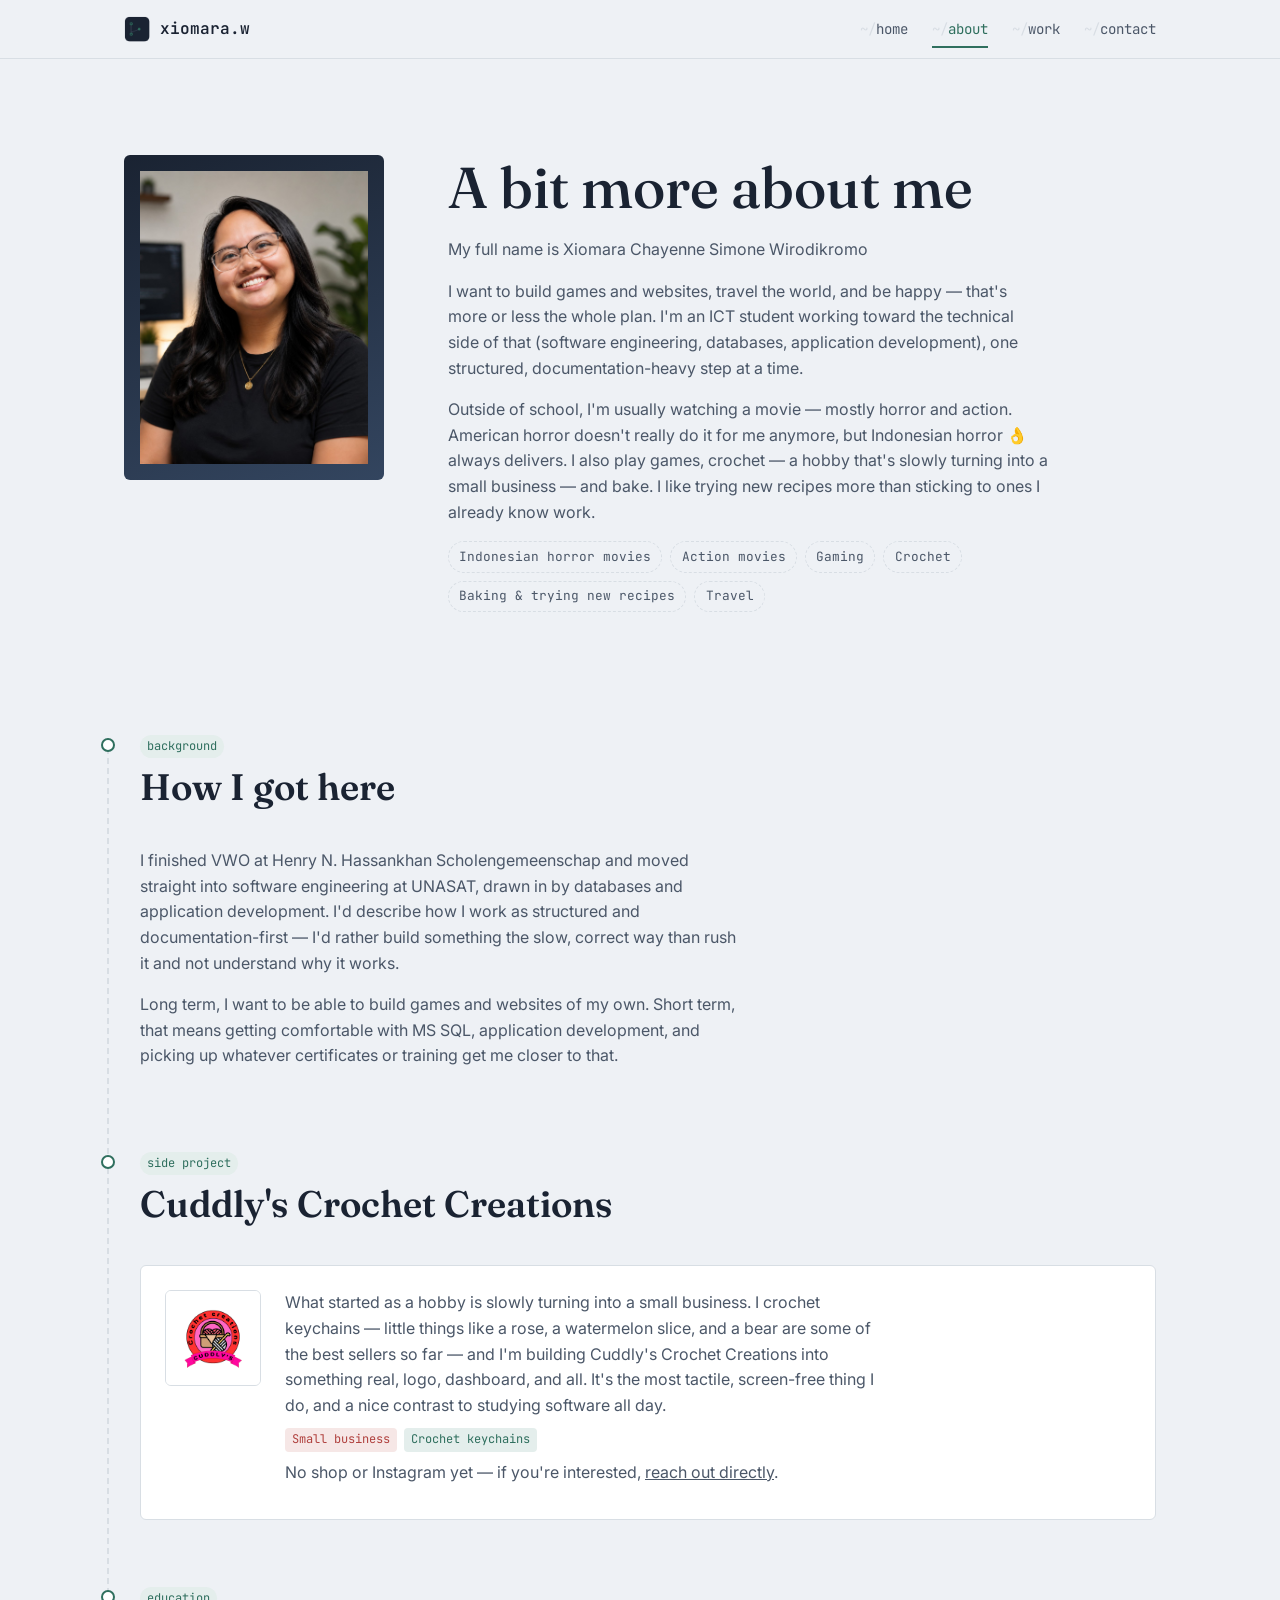
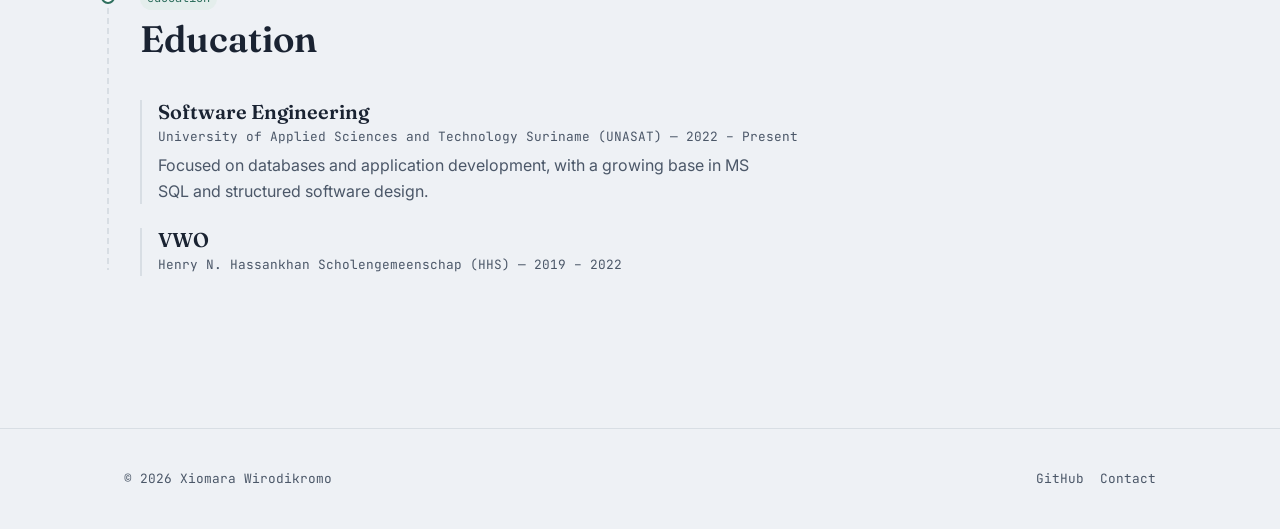
==== about.html @ 6be86434 "Initial commit" ====
<!DOCTYPE html>
<html lang="en">
<head>
<meta charset="UTF-8">
<meta name="viewport" content="width=device-width, initial-scale=1.0">
<title>About — Xiomara Wirodikromo</title>
<meta name="description" content="Background, interests, and education for Xiomara Wirodikromo.">
<link rel="icon" href="./img/logo.png">
<link rel="preconnect" href="https://fonts.googleapis.com">
<link href="https://fonts.googleapis.com/css2?family=Fraunces:wght@400;500;600&family=Inter:wght@400;500;600&family=JetBrains+Mono:wght@400;500;600&display=swap" rel="stylesheet">
<link rel="stylesheet" href="./css/main.css">
<link rel="stylesheet" href="./css/about.css">
</head>
<body>

<header class="site-header">
  <nav class="nav">
    <a href="./index.html" class="nav-brand">
      <img src="./img/logo.png" alt="" class="nav-logo">
      xiomara.w
    </a>
    <button class="nav-toggle" aria-label="Toggle menu" aria-expanded="false">
      <span></span>
    </button>
    <ul class="nav-links">
      <li><a href="./index.html">home</a></li>
      <li><a href="./about.html">about</a></li>
      <li><a href="./work.html">work</a></li>
      <li><a href="./contact.html">contact</a></li>
    </ul>
  </nav>
</header>

<main>
  <section class="hero" style="padding-bottom: var(--space-4);">
    <div class="container about-grid">
      <div class="about-portrait reveal">
        <img src="./img/profile.jpg" alt="Xiomara Wirodikromo">
      </div>
      <div>
        <h1>A bit more about me</h1>
        <p class="lede">My full name is Xiomara Chayenne Simone Wirodikromo</p>
        <p>I want to build games and websites, travel the world,
          and be happy — that's more or less the whole plan. I'm an ICT student
          working toward the technical side of that (software engineering,
          databases, application development), one structured, documentation-heavy
          step at a time.</p>
        <p>Outside of school, I'm usually watching a movie — mostly horror and
          action. American horror doesn't really do it for me anymore, but
          Indonesian horror 👌 always delivers. I also play games, crochet — a
          hobby that's slowly turning into a small business — and bake. I like
          trying new recipes more than sticking to ones I already know work.</p>

        <ul class="interest-tags">
          <li>Indonesian horror movies</li>
          <li>Action movies</li>
          <li>Gaming</li>
          <li>Crochet</li>
          <li>Baking &amp; trying new recipes</li>
          <li>Travel</li>
        </ul>
      </div>
    </div>
  </section>

  <section>
    <div class="container branch">

      <div class="branch-node reveal">
        <span class="commit-tag">background</span>
        <div class="section-head">
          <h2>How I got here</h2>
        </div>
        <p>I finished VWO at Henry N. Hassankhan Scholengemeenschap and moved
          straight into software engineering at UNASAT, drawn in by databases
          and application development. I'd describe how I work as structured
          and documentation-first — I'd rather build something the slow, correct
          way than rush it and not understand why it works.</p>
        <p>Long term, I want to be able to build games and websites of my own.
          Short term, that means getting comfortable with MS SQL, application
          development, and picking up whatever certificates or training get me
          closer to that.</p>
      </div>

      <div class="branch-node reveal">
        <span class="commit-tag">side project</span>
        <div class="section-head">
          <h2>Cuddly's Crochet Creations</h2>
        </div>
        <div class="venture-card">
          <img src="./img/cuddlys-logo.png" alt="Cuddly's Crochet Creations logo" class="venture-logo">
          <div>
            <p>What started as a hobby is slowly turning into a small business.
              I crochet keychains — little things like a rose, a watermelon
              slice, and a bear are some of the best sellers so far — and I'm
              building Cuddly's Crochet Creations into something real, logo,
              dashboard, and all. It's the most tactile, screen-free thing I
              do, and a nice contrast to studying software all day.</p>
            <div class="tag-row">
              <span class="tag flag">Small business</span>
              <span class="tag">Crochet keychains</span>
            </div>
            <p style="margin-top: var(--space-1);">No shop or Instagram yet — if you're interested, <a href="./contact.html">reach out directly</a>.</p>
          </div>
        </div>
      </div>

      <div class="branch-node reveal">
        <span class="commit-tag">education</span>
        <div class="section-head">
          <h2>Education</h2>
        </div>

        <div class="edu-item">
          <h3>Software Engineering</h3>
          <span class="entry-meta">University of Applied Sciences and Technology Suriname (UNASAT) — 2022 – Present</span>
          <p>Focused on databases and application development, with a growing
            base in MS SQL and structured software design.</p>
        </div>

        <div class="edu-item">
          <h3>VWO</h3>
          <span class="entry-meta">Henry N. Hassankhan Scholengemeenschap (HHS) — 2019 – 2022</span>
        </div>
      </div>

    </div>
  </section>
</main>

<footer class="site-footer">
  <div class="container footer-row">
    <span>© <span id="year"></span> Xiomara Wirodikromo</span>
    <ul class="footer-links">
      <li><a href="https://github.com/WirodikromoX" target="_blank" rel="noopener">GitHub</a></li>
      <li><a href="./contact.html">Contact</a></li>
    </ul>
  </div>
</footer>

<script src="./js/main.js"></script>
<script src="./js/about.js"></script>
</body>
</html>
---- css/main.css ----
/* =========================================================
   MAIN.CSS
   Loaded on every page. Contains:
   1) design tokens
   2) base/reset + typography
   3) shared components (nav, footer, buttons, branch line, reveal)
   4) home-page-specific sections (hero, experience, projects, skills)
      — index.html has no dedicated stylesheet of its own, so its
      page-specific rules live here since this IS the main page.
   ========================================================= */

/* ---------- 1) design tokens ---------- */
:root{
  --ink:        #1A2332;
  --ink-soft:   #4B5768;
  --paper:      #EEF1F5;
  --card:       #FFFFFF;
  --line:       #D8DEE4;
  --signal:     #2F6F5E;
  --signal-soft:#E4EEEC;
  --flag:       #B0413E;
  --flag-soft:  #F6E7E6;

  --font-display: "Fraunces", Georgia, "Times New Roman", serif;
  --font-body: "Inter", -apple-system, BlinkMacSystemFont, "Segoe UI", sans-serif;
  --font-mono: "JetBrains Mono", "SFMono-Regular", Consolas, monospace;

  --space-1: 0.5rem;
  --space-2: 1rem;
  --space-3: 1.5rem;
  --space-4: 2.5rem;
  --space-5: 4rem;
  --space-6: 6rem;

  --radius: 6px;
  --max-w: 1080px;
}

/* ---------- 2) base / reset / typography ---------- */
*, *::before, *::after{ box-sizing: border-box; }
html{ scroll-behavior: smooth; }

@media (prefers-reduced-motion: reduce){
  html{ scroll-behavior: auto; }
  *, *::before, *::after{
    animation-duration: 0.01ms !important;
    animation-iteration-count: 1 !important;
    transition-duration: 0.01ms !important;
  }
}

body{
  margin: 0;
  background: var(--paper);
  color: var(--ink);
  font-family: var(--font-body);
  font-size: 16px;
  line-height: 1.6;
  -webkit-font-smoothing: antialiased;
}

img{ max-width: 100%; display: block; }
a{ color: inherit; }

h1, h2, h3, h4{
  font-family: var(--font-display);
  font-weight: 600;
  line-height: 1.15;
  margin: 0 0 var(--space-2);
  color: var(--ink);
}
h1{ font-size: clamp(2.4rem, 5vw, 3.6rem); font-weight: 500; }
h2{ font-size: clamp(1.7rem, 3vw, 2.3rem); }
h3{ font-size: 1.25rem; }
p{ margin: 0 0 var(--space-2); color: var(--ink-soft); max-width: 60ch; }

.eyebrow{
  font-family: var(--font-mono);
  font-size: 0.78rem;
  letter-spacing: 0.04em;
  color: var(--signal);
  display: inline-flex;
  align-items: center;
  gap: 0.5em;
  margin-bottom: var(--space-2);
}
.eyebrow::before{ content: "//"; color: var(--line); }

.container{
  max-width: var(--max-w);
  margin: 0 auto;
  padding: 0 var(--space-3);
}

a:focus-visible, button:focus-visible, input:focus-visible, textarea:focus-visible{
  outline: 2px solid var(--signal);
  outline-offset: 3px;
  border-radius: 3px;
}

section{ padding: var(--space-5) 0; }
.section-head{ margin-bottom: var(--space-4); max-width: 62ch; }

/* ---------- 3) shared components ---------- */

/* nav */
.site-header{
  position: sticky;
  top: 0;
  z-index: 50;
  background: rgba(238,241,245,0.88);
  backdrop-filter: blur(8px);
  border-bottom: 1px solid var(--line);
}
.nav{
  display: flex;
  align-items: center;
  justify-content: space-between;
  padding: var(--space-2) var(--space-3);
  max-width: var(--max-w);
  margin: 0 auto;
}
.nav-brand{
  font-family: var(--font-mono);
  font-weight: 600;
  font-size: 1rem;
  text-decoration: none;
  color: var(--ink);
  display: flex;
  align-items: center;
  gap: 0.6em;
}
.nav-brand .nav-logo{
  width: 26px; height: 26px;
  border-radius: 6px;
}
.nav-links{
  display: flex;
  gap: var(--space-3);
  list-style: none;
  margin: 0; padding: 0;
  font-family: var(--font-mono);
  font-size: 0.88rem;
}
.nav-links a{
  text-decoration: none;
  color: var(--ink-soft);
  padding: 0.3em 0;
  position: relative;
}
.nav-links a::before{
  content: "~/";
  color: var(--line);
}
.nav-links a:hover, .nav-links a[aria-current="page"]{
  color: var(--signal);
}
.nav-links a[aria-current="page"]::after{
  content: "";
  position: absolute;
  left: 0; right: 0; bottom: -6px;
  height: 2px;
  background: var(--signal);
}
.nav-toggle{
  display: none;
  background: none;
  border: 1px solid var(--line);
  border-radius: var(--radius);
  width: 40px; height: 40px;
  cursor: pointer;
  align-items: center;
  justify-content: center;
}
.nav-toggle span, .nav-toggle span::before, .nav-toggle span::after{
  content: "";
  display: block;
  width: 18px; height: 2px;
  background: var(--ink);
  position: relative;
  transition: transform 0.2s ease, opacity 0.2s ease;
}
.nav-toggle span::before{ position: absolute; top: -6px; }
.nav-toggle span::after{ position: absolute; top: 6px; }

/* branch line — signature element, used on every page */
.branch{
  position: relative;
  padding-left: var(--space-4);
}
.branch::before{
  content: "";
  position: absolute;
  left: 7px; top: 6px; bottom: 6px;
  width: 2px;
  background: repeating-linear-gradient(
    to bottom, var(--line) 0 6px, transparent 6px 10px
  );
}
.branch-node{
  position: relative;
  padding-bottom: var(--space-5);
}
.branch-node:last-child{ padding-bottom: 0; }
.branch-node::before{
  content: "";
  position: absolute;
  left: calc(-1 * var(--space-4) + 1px);
  top: 6px;
  width: 14px; height: 14px;
  border-radius: 50%;
  background: var(--card);
  border: 2px solid var(--signal);
}
.branch-node .commit-tag{
  font-family: var(--font-mono);
  font-size: 0.75rem;
  color: var(--signal);
  background: var(--signal-soft);
  padding: 0.15em 0.6em;
  border-radius: 999px;
  display: inline-block;
  margin-bottom: var(--space-1);
}

/* buttons */
.btn{
  display: inline-flex;
  align-items: center;
  gap: 0.5em;
  font-family: var(--font-mono);
  font-size: 0.88rem;
  text-decoration: none;
  padding: 0.7em 1.3em;
  border-radius: var(--radius);
  border: 1px solid transparent;
  cursor: pointer;
  transition: transform 0.15s ease, background 0.15s ease, border-color 0.15s ease;
}
.btn-primary{ background: var(--ink); color: #EEF1F5; }
.btn-primary:hover{ transform: translateY(-2px); background: var(--signal); }
.btn-ghost{ background: transparent; border-color: var(--line); color: var(--ink); }
.btn-ghost:hover{ border-color: var(--signal); color: var(--signal); }

/* tags (shared across experience/project/skill cards) */
.tag-row{ display: flex; flex-wrap: wrap; gap: 0.4em; margin-top: var(--space-1); }
.tag{
  font-family: var(--font-mono);
  font-size: 0.75rem;
  padding: 0.2em 0.6em;
  border-radius: 4px;
  background: var(--signal-soft);
  color: var(--signal);
}
.tag.flag{ background: var(--flag-soft); color: var(--flag); }

/* reveal-on-scroll */
.reveal{ opacity: 0; transform: translateY(16px); transition: opacity 0.6s ease, transform 0.6s ease; }
.reveal.is-visible{ opacity: 1; transform: translateY(0); }

/* footer */
.site-footer{
  border-top: 1px solid var(--line);
  padding: var(--space-4) 0;
  margin-top: var(--space-5);
}
.footer-row{
  display: flex;
  justify-content: space-between;
  align-items: center;
  flex-wrap: wrap;
  gap: var(--space-2);
  font-family: var(--font-mono);
  font-size: 0.8rem;
  color: var(--ink-soft);
}
.footer-links{ display: flex; gap: var(--space-2); list-style: none; margin: 0; padding: 0; }
.footer-links a{ text-decoration: none; color: var(--ink-soft); }
.footer-links a:hover{ color: var(--signal); }

/* ---------- 4) home page (index.html) ---------- */
.hero{ padding: var(--space-6) 0 var(--space-5); }
.hero-grid{
  display: grid;
  grid-template-columns: 1.3fr 1fr;
  gap: var(--space-5);
  align-items: center;
}
.hero-copy p.lede{ font-size: 1.15rem; color: var(--ink-soft); max-width: 52ch; }
.hero-roles{
  display: flex; flex-wrap: wrap; gap: 0.6em;
  margin: var(--space-3) 0; padding: 0; list-style: none;
}
.hero-roles li{
  font-family: var(--font-mono);
  font-size: 0.82rem;
  border: 1px solid var(--line);
  background: var(--card);
  padding: 0.4em 0.8em;
  border-radius: 999px;
  color: var(--ink-soft);
}
.hero-actions{ display: flex; gap: var(--space-2); margin-top: var(--space-3); flex-wrap: wrap; }

.hero-panel{
  background: var(--ink);
  color: #EAF0EE;
  border-radius: var(--radius);
  padding: var(--space-3);
  font-family: var(--font-mono);
  font-size: 0.85rem;
  box-shadow: 0 20px 40px -20px rgba(26,35,50,0.4);
}
.hero-panel .panel-titlebar{ display: flex; gap: 6px; margin-bottom: var(--space-2); }
.hero-panel .panel-titlebar span{ width: 10px; height: 10px; border-radius: 50%; background: #465063; }
.hero-panel pre{ margin: 0; white-space: pre-wrap; line-height: 1.7; }
.hero-panel .k{ color: #7FB8A8; }
.hero-panel .s{ color: #E0B48A; }
.hero-panel .c{ color: #6E7A8C; }

/* experience / project cards (home page summary lists) */
.card-list{ display: flex; flex-direction: column; gap: var(--space-3); }
.entry-card{
  background: var(--card);
  border: 1px solid var(--line);
  border-radius: var(--radius);
  padding: var(--space-3);
}
.entry-head{
  display: flex; justify-content: space-between; align-items: baseline;
  flex-wrap: wrap; gap: 0.5em; margin-bottom: 0.4em;
}
.entry-head h3{ margin: 0; }
.entry-meta{ font-family: var(--font-mono); font-size: 0.8rem; color: var(--ink-soft); white-space: nowrap; }

/* skills grid */
.skills-grid{
  display: grid;
  grid-template-columns: repeat(auto-fit, minmax(220px, 1fr));
  gap: var(--space-3);
}
.skill-card{ background: var(--card); border: 1px solid var(--line); border-radius: var(--radius); padding: var(--space-3); }
.skill-card h3{ font-family: var(--font-mono); font-size: 0.95rem; color: var(--signal); margin-bottom: 0.6em; }
.skill-card ul{ margin: 0; padding-left: 1.1em; color: var(--ink-soft); }
.skill-card li{ margin-bottom: 0.35em; font-size: 0.94rem; }

/* ---------- responsive (shared breakpoints) ---------- */
@media (max-width: 860px){
  .hero-grid{ grid-template-columns: 1fr; }
  .hero-panel{ order: -1; }
}

@media (max-width: 720px){
  .nav-toggle{ display: flex; }
  .nav-links{
    position: absolute;
    top: 100%; left: 0; right: 0;
    background: var(--paper);
    border-bottom: 1px solid var(--line);
    flex-direction: column;
    gap: 0;
    padding: var(--space-2) var(--space-3);
    display: none;
  }
  .nav-links.open{ display: flex; }
  .nav-links li{ padding: 0.7em 0; border-bottom: 1px solid var(--line); }
  .nav-links li:last-child{ border-bottom: none; }
  .branch{ padding-left: var(--space-3); }
  .branch-node::before{ left: calc(-1 * var(--space-3) + 1px); }
}

@media (max-width: 480px){
  .container{ padding: 0 var(--space-2); }
  .hero{ padding: var(--space-5) 0 var(--space-4); }
  h1{ font-size: 2.1rem; }
}
---- css/about.css ----
/* =========================================================
   ABOUT.CSS — styles specific to about.html
   Loaded after main.css.
   ========================================================= */

.about-grid{
  display: grid;
  grid-template-columns: 260px 1fr;
  gap: var(--space-5);
}
.about-portrait{
  aspect-ratio: 4/5;
  border-radius: var(--radius);
  overflow: hidden;
  background: linear-gradient(160deg, var(--ink), #33455F);
  display: flex;
  align-items: center;
  justify-content: center;
  color: #9FB6AC;
  font-family: var(--font-mono);
  font-size: 0.85rem;
  text-align: center;
  padding: var(--space-2);
}
.about-portrait img{ width: 100%; height: 100%; object-fit: cover; }

.interest-tags{
  display: flex; flex-wrap: wrap; gap: 0.5em;
  padding: 0; list-style: none; margin: var(--space-2) 0;
}
.interest-tags li{
  font-family: var(--font-mono);
  font-size: 0.8rem;
  border: 1px dashed var(--line);
  padding: 0.35em 0.8em;
  border-radius: 999px;
  color: var(--ink-soft);
}

.edu-item{
  border-left: 2px solid var(--line);
  padding-left: var(--space-2);
  margin-bottom: var(--space-3);
}
.edu-item h3{ margin-bottom: 0.2em; }
.edu-item .entry-meta{
  display: block;
  margin-bottom: 0.4em;
  font-family: var(--font-mono);
  font-size: 0.8rem;
  color: var(--ink-soft);
}

.venture-card{
  display: flex;
  gap: var(--space-3);
  align-items: flex-start;
  background: var(--card);
  border: 1px solid var(--line);
  border-radius: var(--radius);
  padding: var(--space-3);
}
.venture-logo{
  width: 96px; height: 96px;
  flex-shrink: 0;
  border-radius: var(--radius);
  object-fit: cover;
  border: 1px solid var(--line);
}
.venture-card p{ margin-bottom: 0.6em; }

@media (max-width: 860px){
  .about-grid{ grid-template-columns: 1fr; }
  .about-portrait{ aspect-ratio: 16/9; max-width: 260px; }
}

@media (max-width: 560px){
  .venture-card{ flex-direction: column; align-items: center; text-align: center; }
}
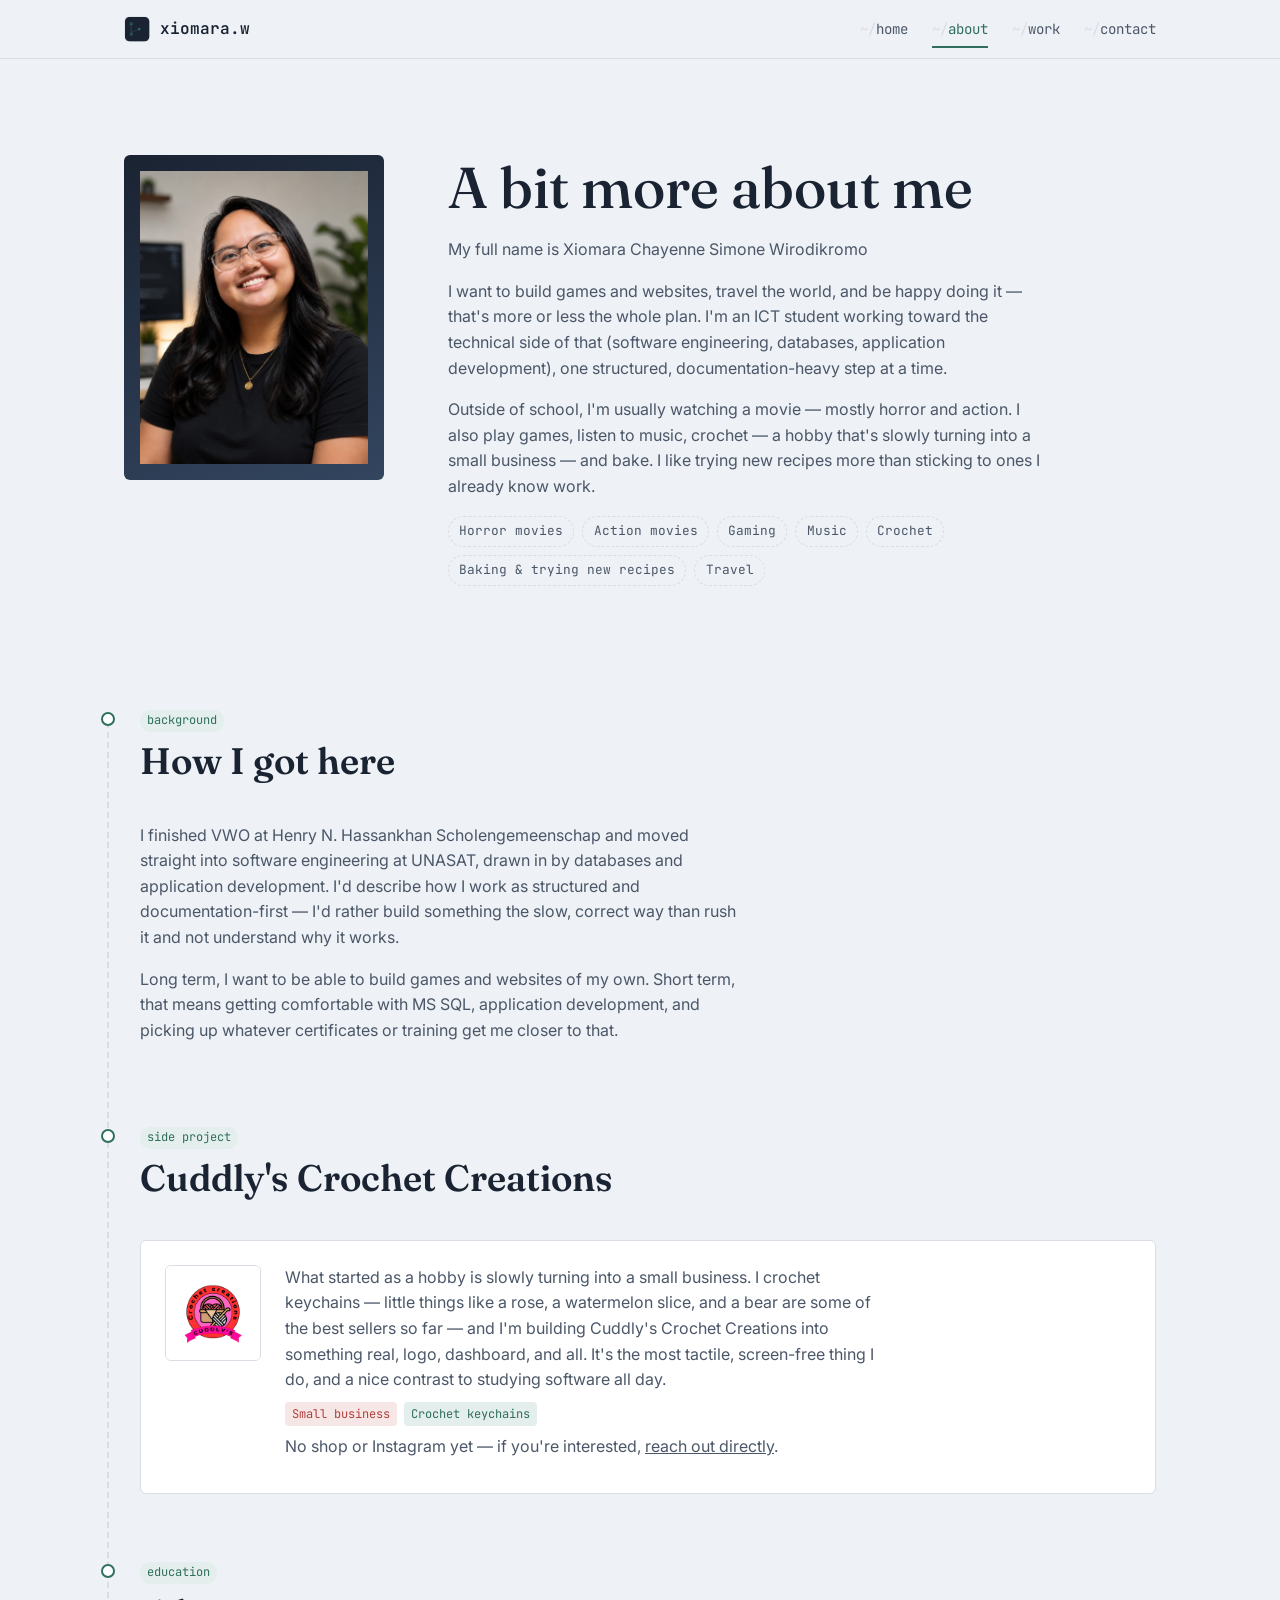
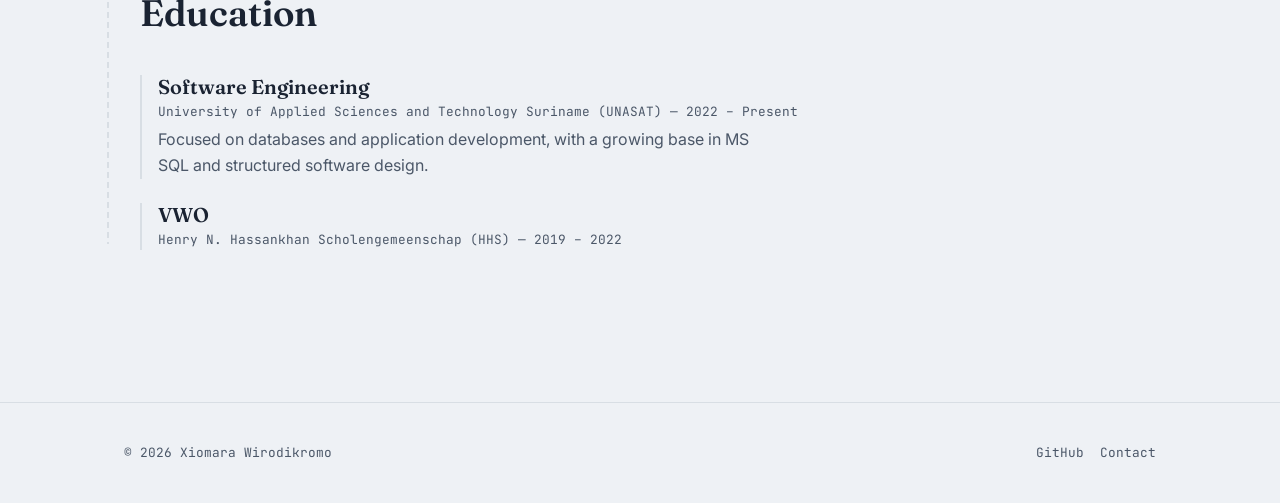
==== commit 7bd905cc: "Update personal interests and hobbies" ====
--- a/about.html
+++ b/about.html
@@ -41,20 +41,20 @@
         <h1>A bit more about me</h1>
         <p class="lede">My full name is Xiomara Chayenne Simone Wirodikromo</p>
         <p>I want to build games and websites, travel the world,
-          and be happy — that's more or less the whole plan. I'm an ICT student
+          and be happy doing it — that's more or less the whole plan. I'm an ICT student
           working toward the technical side of that (software engineering,
           databases, application development), one structured, documentation-heavy
           step at a time.</p>
         <p>Outside of school, I'm usually watching a movie — mostly horror and
-          action. American horror doesn't really do it for me anymore, but
-          Indonesian horror 👌 always delivers. I also play games, crochet — a
+          action. I also play games, listen to music, crochet — a
           hobby that's slowly turning into a small business — and bake. I like
           trying new recipes more than sticking to ones I already know work.</p>
 
         <ul class="interest-tags">
-          <li>Indonesian horror movies</li>
+          <li>Horror movies</li>
           <li>Action movies</li>
           <li>Gaming</li>
+          <li>Music</li>
           <li>Crochet</li>
           <li>Baking &amp; trying new recipes</li>
           <li>Travel</li>
--- a/css/about.css
+++ b/css/about.css
@@ -22,7 +22,7 @@
   text-align: center;
   padding: var(--space-2);
 }
-.about-portrait img{ width: 100%; height: 100%; object-fit: cover; }
+.about-portrait img{ width: 100%; height: 100%; object-fit: cover; object-position: center 20%; }
 
 .interest-tags{
   display: flex; flex-wrap: wrap; gap: 0.5em;
@@ -71,7 +71,7 @@
 
 @media (max-width: 860px){
   .about-grid{ grid-template-columns: 1fr; }
-  .about-portrait{ aspect-ratio: 16/9; max-width: 260px; }
+  .about-portrait{ max-width: 260px; margin: 0 auto; }
 }
 
 @media (max-width: 560px){
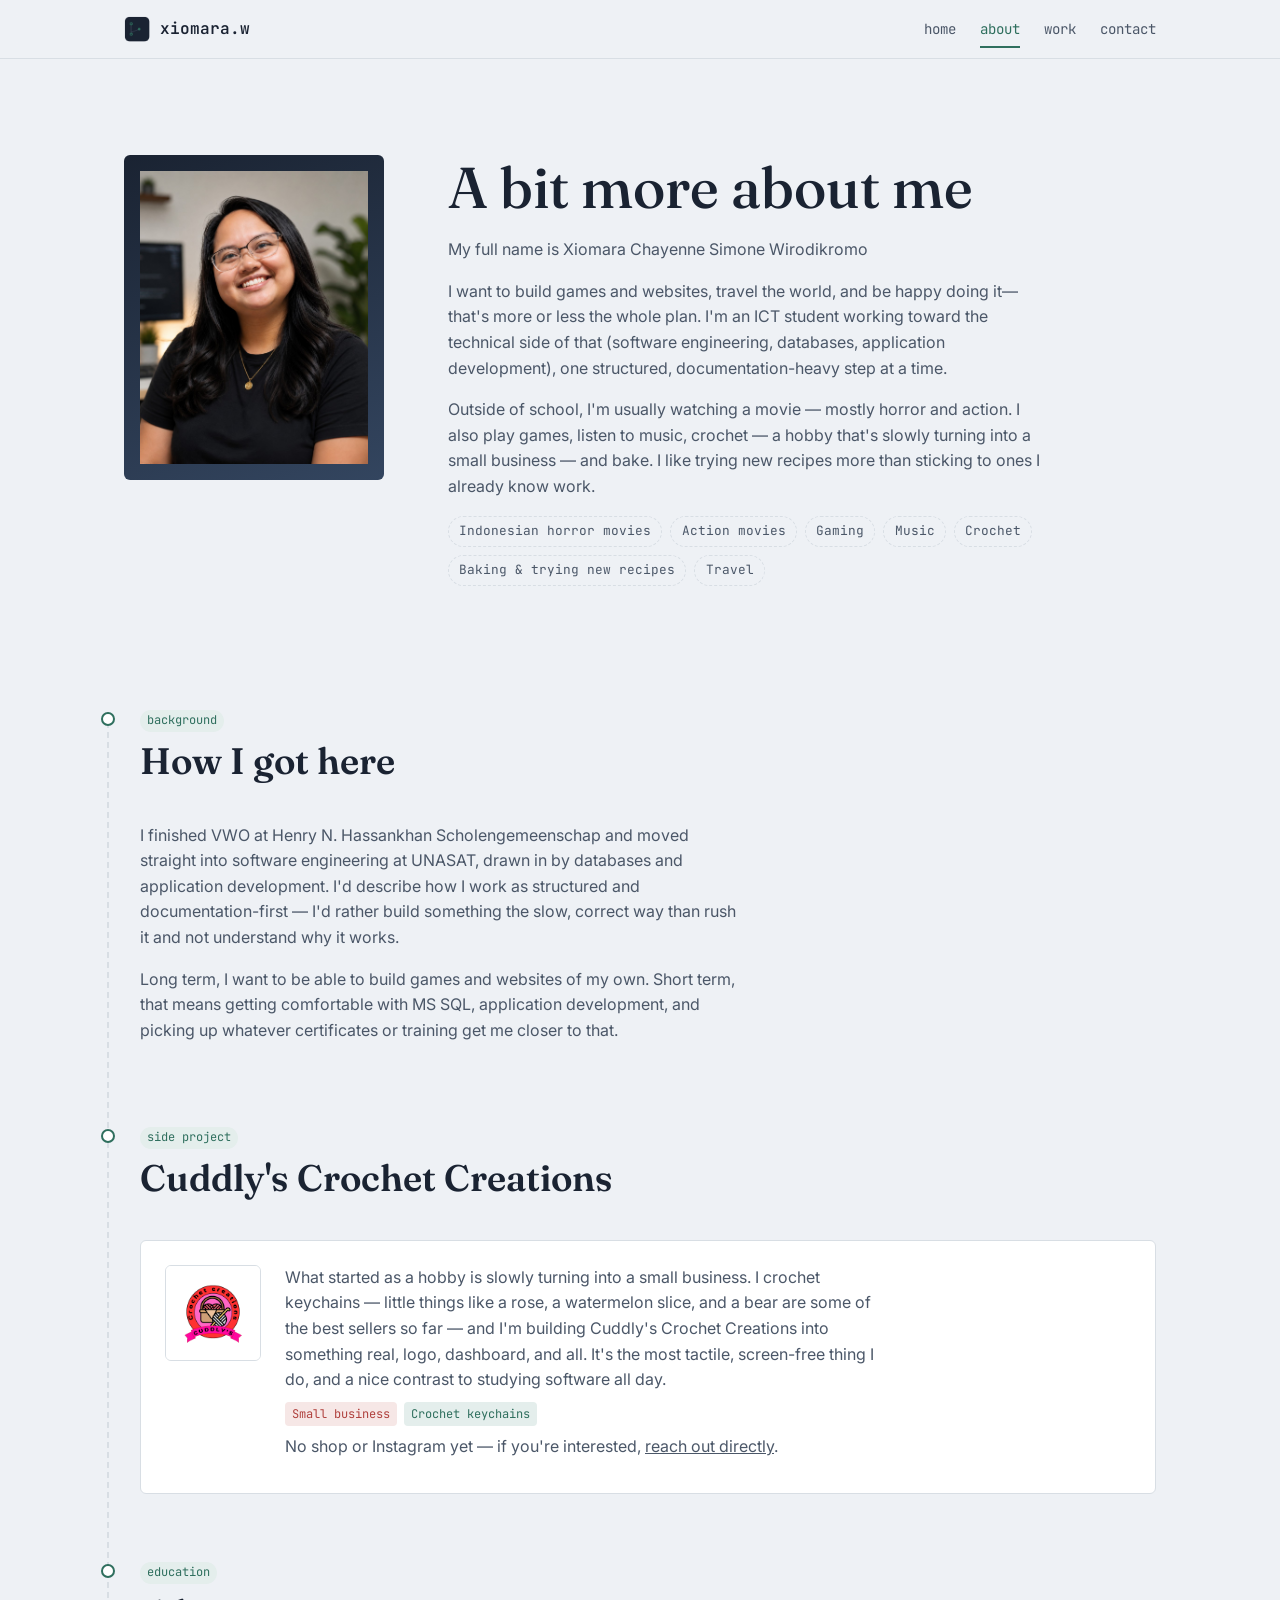
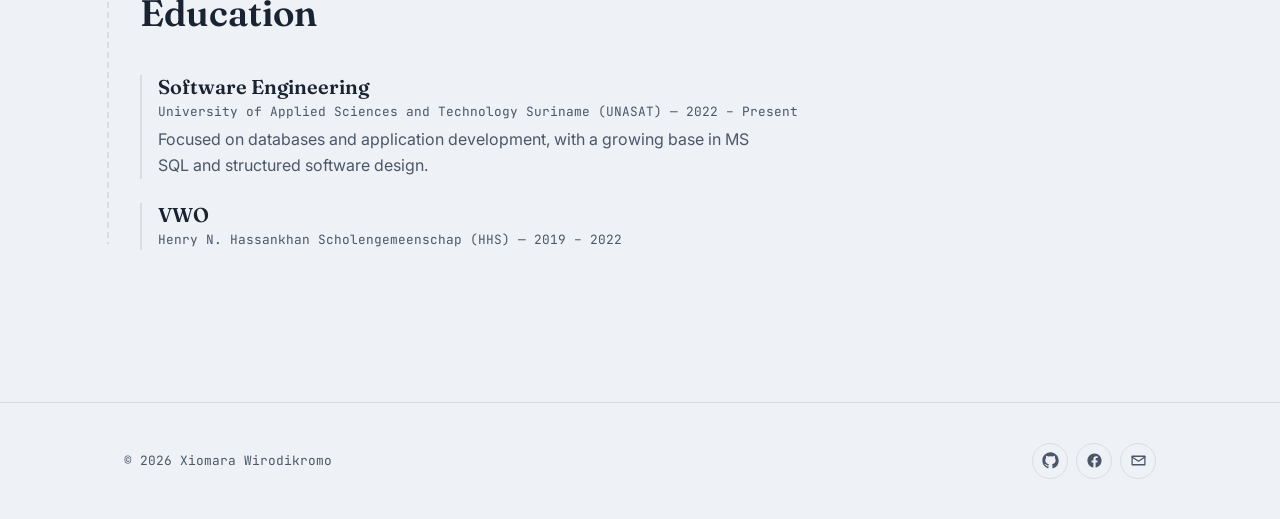
==== commit 08254d8b: "Updated" ====
--- a/about.html
+++ b/about.html
@@ -41,7 +41,7 @@
         <h1>A bit more about me</h1>
         <p class="lede">My full name is Xiomara Chayenne Simone Wirodikromo</p>
         <p>I want to build games and websites, travel the world,
-          and be happy doing it — that's more or less the whole plan. I'm an ICT student
+          and be happy doing it— that's more or less the whole plan. I'm an ICT student
           working toward the technical side of that (software engineering,
           databases, application development), one structured, documentation-heavy
           step at a time.</p>
@@ -51,7 +51,7 @@
           trying new recipes more than sticking to ones I already know work.</p>
 
         <ul class="interest-tags">
-          <li>Horror movies</li>
+          <li>Indonesian horror movies</li>
           <li>Action movies</li>
           <li>Gaming</li>
           <li>Music</li>
@@ -132,8 +132,21 @@
   <div class="container footer-row">
     <span>© <span id="year"></span> Xiomara Wirodikromo</span>
     <ul class="footer-links">
-      <li><a href="https://github.com/WirodikromoX" target="_blank" rel="noopener">GitHub</a></li>
-      <li><a href="./contact.html">Contact</a></li>
+      <li>
+        <a href="https://github.com/WirodikromoX" target="_blank" rel="noopener" aria-label="GitHub">
+          <svg viewBox="0 0 24 24" fill="currentColor" aria-hidden="true"><path d="M12 .5C5.73.5.5 5.73.5 12c0 5.08 3.29 9.39 7.86 10.91.57.1.78-.25.78-.55 0-.27-.01-1.17-.02-2.12-3.2.7-3.88-1.36-3.88-1.36-.52-1.33-1.28-1.69-1.28-1.69-1.04-.71.08-.7.08-.7 1.15.08 1.76 1.18 1.76 1.18 1.03 1.76 2.7 1.25 3.36.96.1-.75.4-1.25.73-1.54-2.55-.29-5.24-1.28-5.24-5.69 0-1.26.45-2.28 1.18-3.09-.12-.29-.51-1.46.11-3.05 0 0 .96-.31 3.15 1.18a10.9 10.9 0 0 1 5.74 0c2.19-1.49 3.15-1.18 3.15-1.18.62 1.59.23 2.76.11 3.05.74.81 1.18 1.83 1.18 3.09 0 4.42-2.69 5.4-5.25 5.68.41.36.78 1.08.78 2.18 0 1.57-.01 2.84-.01 3.23 0 .3.2.66.79.55A10.52 10.52 0 0 0 23.5 12C23.5 5.73 18.27.5 12 .5z"/></svg>
+        </a>
+      </li>
+      <li>
+        <a href="https://www.facebook.com/share/17tp4XzdbE/" target="_blank" rel="noopener" aria-label="Facebook">
+          <svg viewBox="0 0 24 24" fill="currentColor" aria-hidden="true"><path d="M22 12.06C22 6.5 17.52 2 12 2S2 6.5 2 12.06c0 5 3.66 9.15 8.44 9.94v-7.03H7.9v-2.91h2.54V9.85c0-2.51 1.49-3.9 3.77-3.9 1.09 0 2.24.2 2.24.2v2.46h-1.26c-1.24 0-1.63.77-1.63 1.56v1.88h2.78l-.44 2.91h-2.34V22c4.78-.79 8.44-4.94 8.44-9.94z"/></svg>
+        </a>
+      </li>
+      <li>
+        <a href="./contact.html" aria-label="Contact">
+          <svg viewBox="0 0 24 24" fill="none" stroke="currentColor" stroke-width="1.8" stroke-linecap="round" stroke-linejoin="round" aria-hidden="true"><path d="M3 6h18v12H3z"/><path d="m3 7 9 6 9-6"/></svg>
+        </a>
+      </li>
     </ul>
   </div>
 </footer>
--- a/css/main.css
+++ b/css/main.css
@@ -148,10 +148,6 @@
   padding: 0.3em 0;
   position: relative;
 }
-.nav-links a::before{
-  content: "~/";
-  color: var(--line);
-}
 .nav-links a:hover, .nav-links a[aria-current="page"]{
   color: var(--signal);
 }
@@ -274,9 +270,25 @@
   font-size: 0.8rem;
   color: var(--ink-soft);
 }
-.footer-links{ display: flex; gap: var(--space-2); list-style: none; margin: 0; padding: 0; }
-.footer-links a{ text-decoration: none; color: var(--ink-soft); }
-.footer-links a:hover{ color: var(--signal); }
+.footer-links{ display: flex; gap: var(--space-1); list-style: none; margin: 0; padding: 0; align-items: center; }
+.footer-links a{
+  text-decoration: none;
+  color: var(--ink-soft);
+  display: inline-flex;
+  align-items: center;
+  justify-content: center;
+  width: 36px; height: 36px;
+  border-radius: 50%;
+  border: 1px solid var(--line);
+  transition: color 0.15s ease, border-color 0.15s ease, background 0.15s ease, transform 0.15s ease;
+}
+.footer-links a:hover{
+  color: var(--signal);
+  border-color: var(--signal);
+  background: var(--signal-soft);
+  transform: translateY(-2px);
+}
+.footer-links svg{ width: 17px; height: 17px; }
 
 /* ---------- 4) home page (index.html) ---------- */
 .hero{ padding: var(--space-6) 0 var(--space-5); }
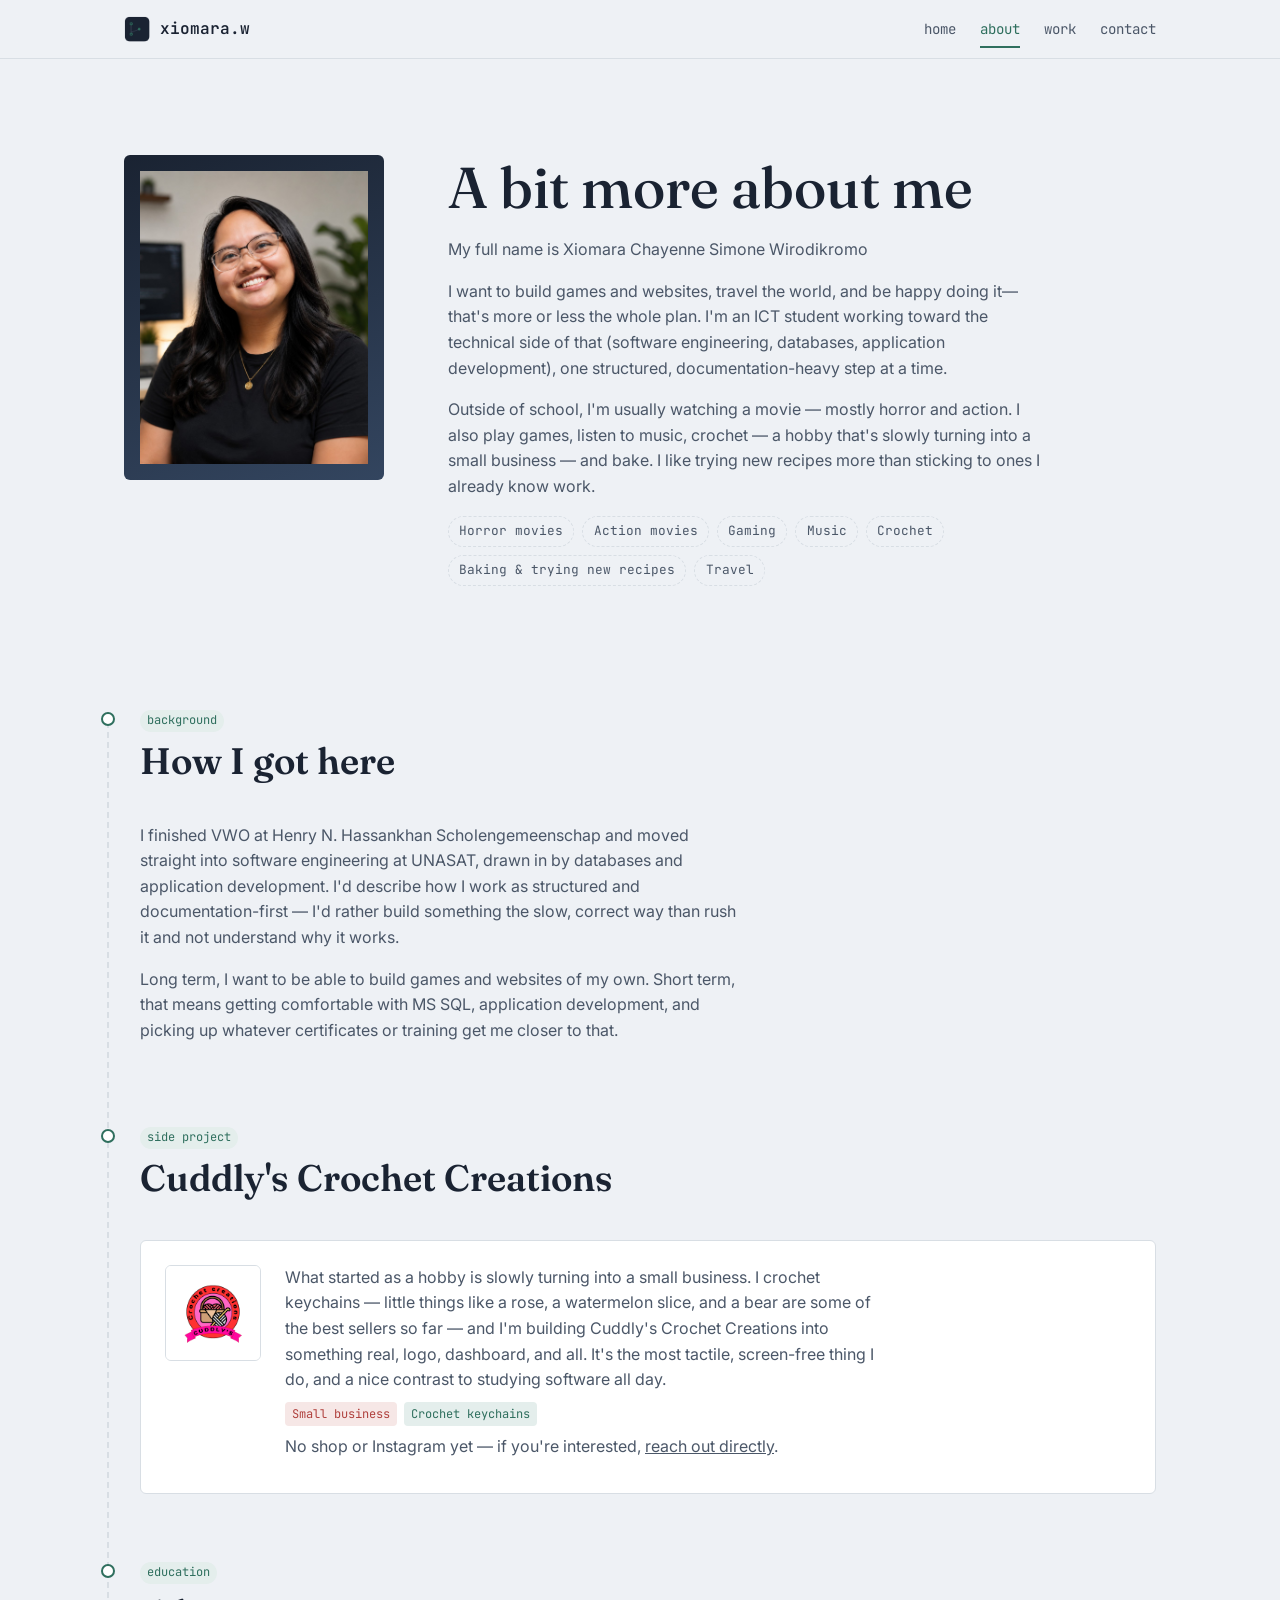
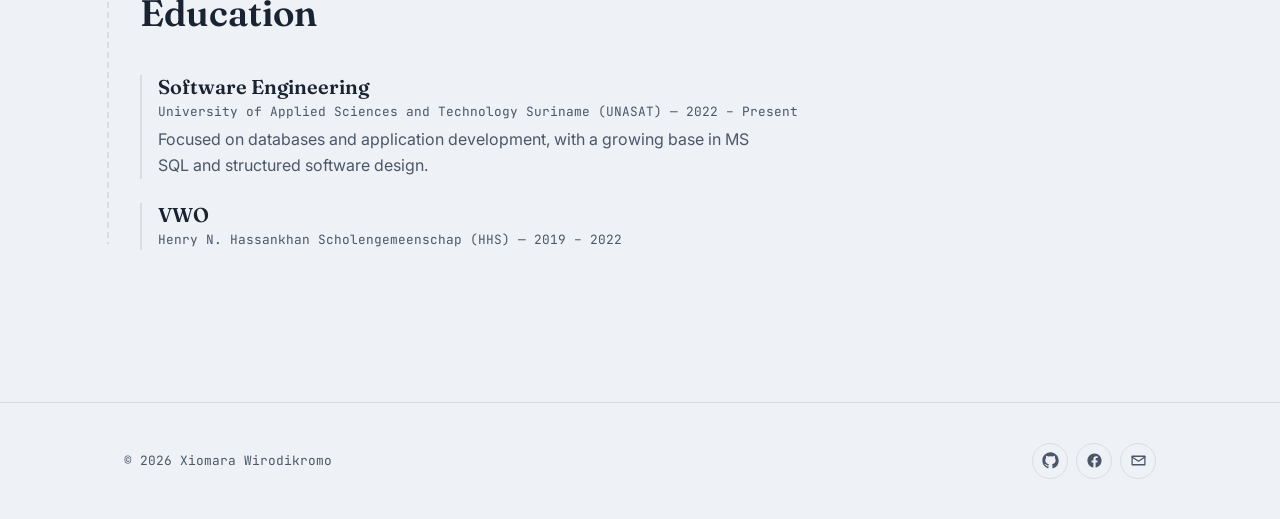
==== commit 9e9d4f44: "Updated" ====
--- a/about.html
+++ b/about.html
@@ -51,7 +51,7 @@
           trying new recipes more than sticking to ones I already know work.</p>
 
         <ul class="interest-tags">
-          <li>Indonesian horror movies</li>
+          <li>Horror movies</li>
           <li>Action movies</li>
           <li>Gaming</li>
           <li>Music</li>
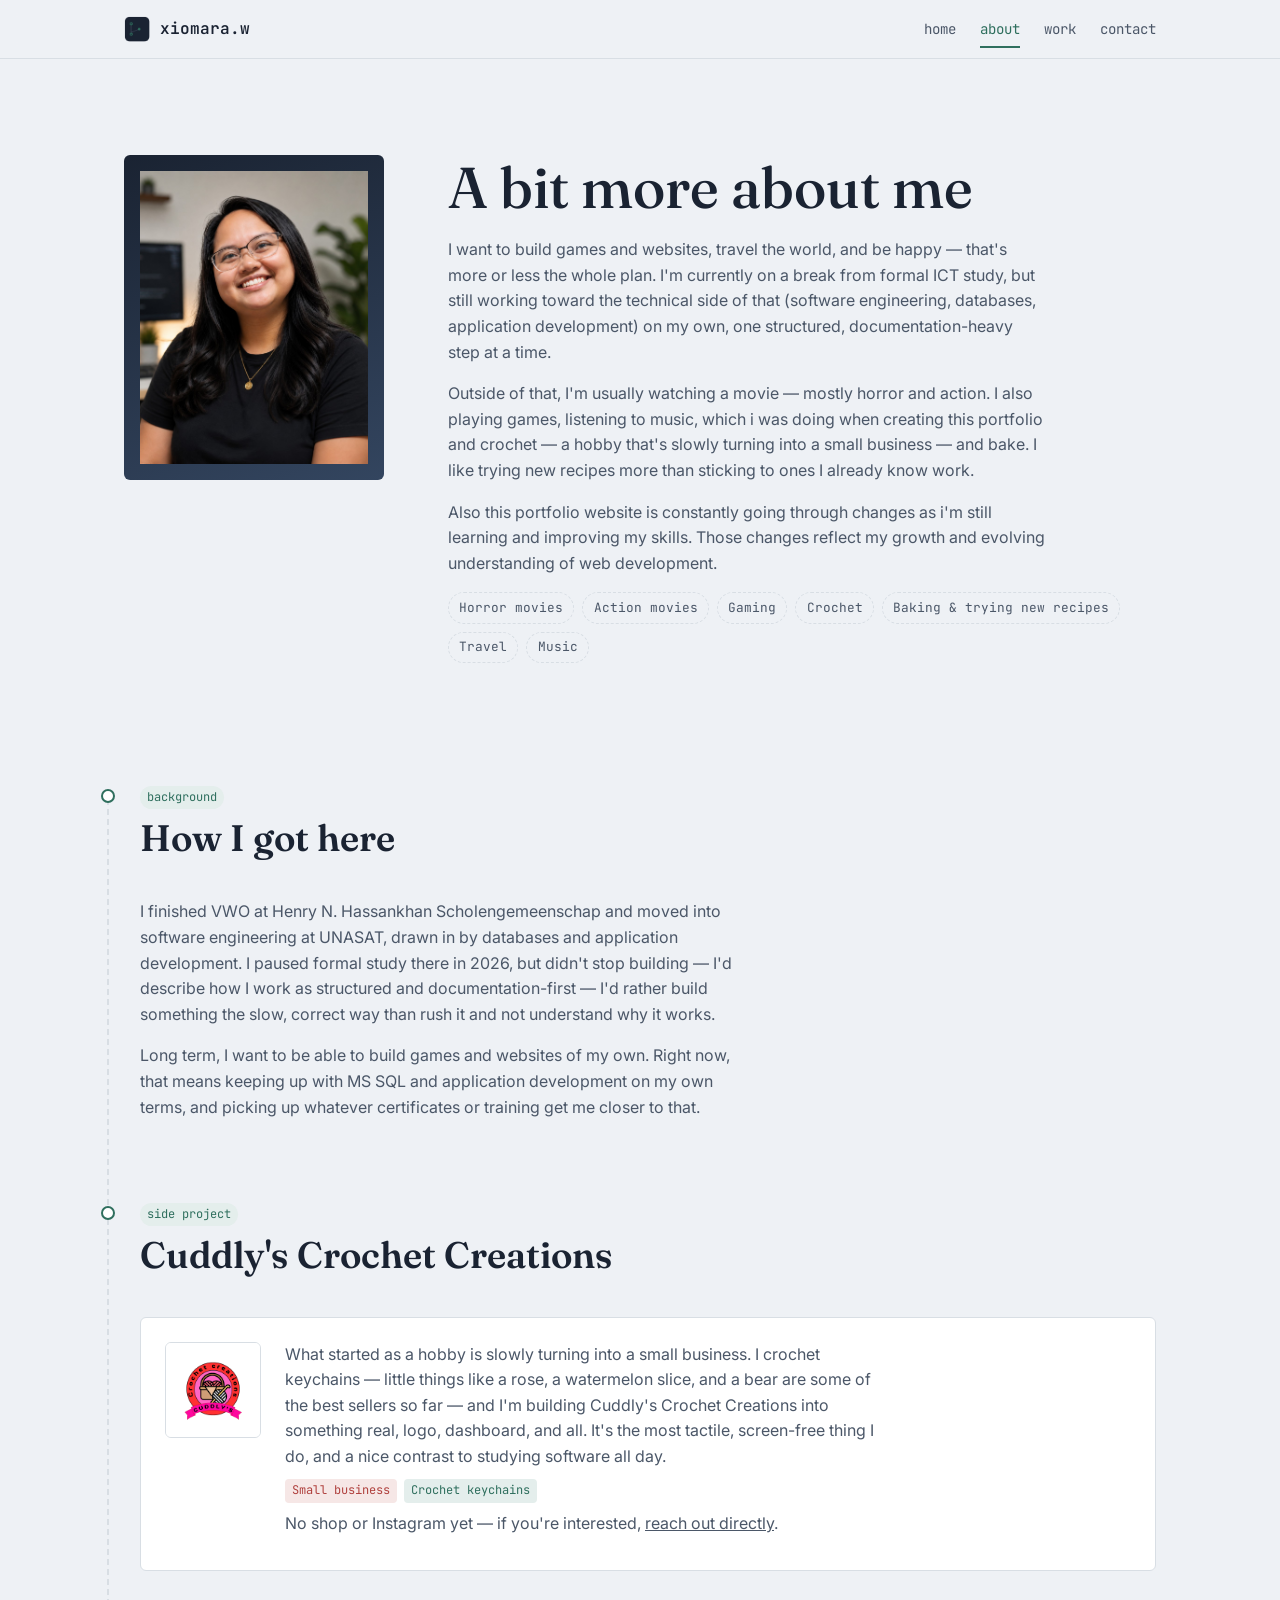
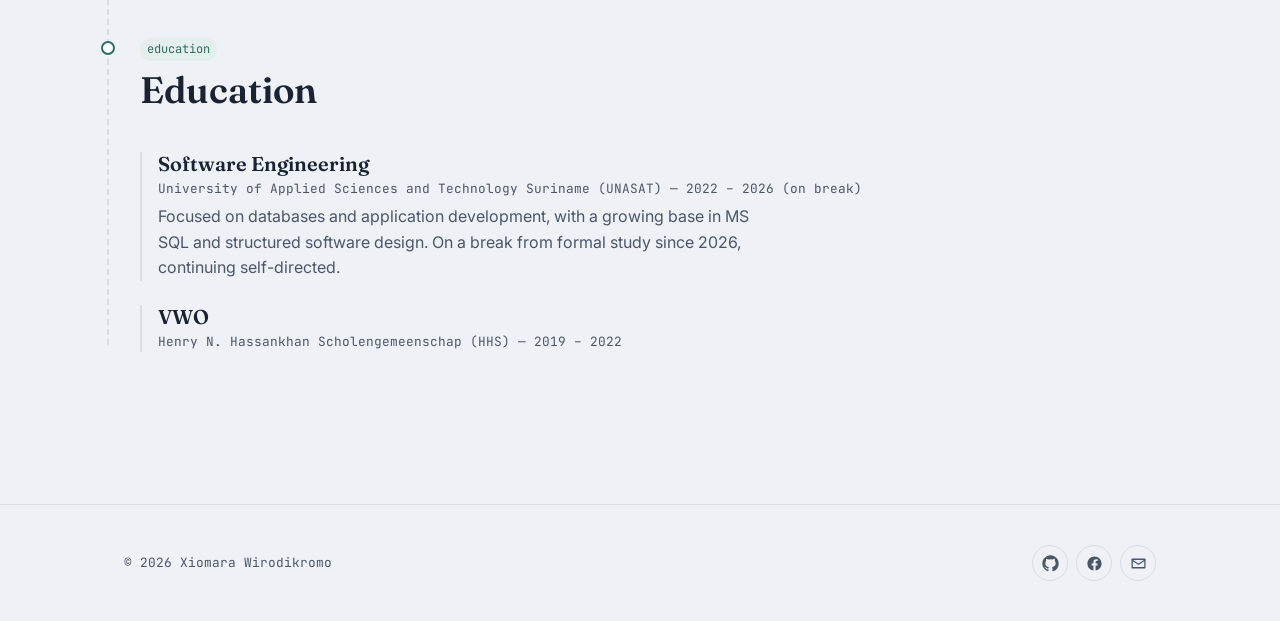
==== commit 042bbc5b: "Updated" ====
--- a/about.html
+++ b/about.html
@@ -39,25 +39,29 @@
       </div>
       <div>
         <h1>A bit more about me</h1>
-        <p class="lede">My full name is Xiomara Chayenne Simone Wirodikromo</p>
-        <p>I want to build games and websites, travel the world,
-          and be happy doing it— that's more or less the whole plan. I'm an ICT student
-          working toward the technical side of that (software engineering,
-          databases, application development), one structured, documentation-heavy
-          step at a time.</p>
-        <p>Outside of school, I'm usually watching a movie — mostly horror and
-          action. I also play games, listen to music, crochet — a
+        <p class="lede">I want to build games and websites, travel the world,
+          and be happy — that's more or less the whole plan. I'm currently on
+          a break from formal ICT study, but still working toward the technical
+          side of that (software engineering, databases, application
+          development) on my own, one structured, documentation-heavy step
+          at a time.</p>
+        <p>Outside of that, I'm usually watching a movie — mostly horror and
+          action. I also playing games, listening to music, which i was doing when
+          creating this portfolio and crochet — a
           hobby that's slowly turning into a small business — and bake. I like
           trying new recipes more than sticking to ones I already know work.</p>
+          <p> Also this portfolio website is constantly going through changes as 
+          i'm still learning and improving my skills. Those changes reflect 
+          my growth and evolving understanding of web development.</p>
 
         <ul class="interest-tags">
           <li>Horror movies</li>
           <li>Action movies</li>
           <li>Gaming</li>
-          <li>Music</li>
           <li>Crochet</li>
           <li>Baking &amp; trying new recipes</li>
           <li>Travel</li>
+          <li>Music</li>
         </ul>
       </div>
     </div>
@@ -72,14 +76,16 @@
           <h2>How I got here</h2>
         </div>
         <p>I finished VWO at Henry N. Hassankhan Scholengemeenschap and moved
-          straight into software engineering at UNASAT, drawn in by databases
-          and application development. I'd describe how I work as structured
-          and documentation-first — I'd rather build something the slow, correct
+          into software engineering at UNASAT, drawn in by databases and
+          application development. I paused formal study there in 2026, but
+          didn't stop building — I'd describe how I work as structured and
+          documentation-first — I'd rather build something the slow, correct
           way than rush it and not understand why it works.</p>
         <p>Long term, I want to be able to build games and websites of my own.
-          Short term, that means getting comfortable with MS SQL, application
-          development, and picking up whatever certificates or training get me
-          closer to that.</p>
+          Right now, that means keeping up with MS SQL and application
+          development on my own terms, and picking up whatever certificates
+          or training get me closer to that.</p>
+         
       </div>
 
       <div class="branch-node reveal">
@@ -113,9 +119,10 @@
 
         <div class="edu-item">
           <h3>Software Engineering</h3>
-          <span class="entry-meta">University of Applied Sciences and Technology Suriname (UNASAT) — 2022 – Present</span>
+          <span class="entry-meta">University of Applied Sciences and Technology Suriname (UNASAT) — 2022 – 2026 (on break)</span>
           <p>Focused on databases and application development, with a growing
-            base in MS SQL and structured software design.</p>
+            base in MS SQL and structured software design. On a break from
+            formal study since 2026, continuing self-directed.</p>
         </div>
 
         <div class="edu-item">
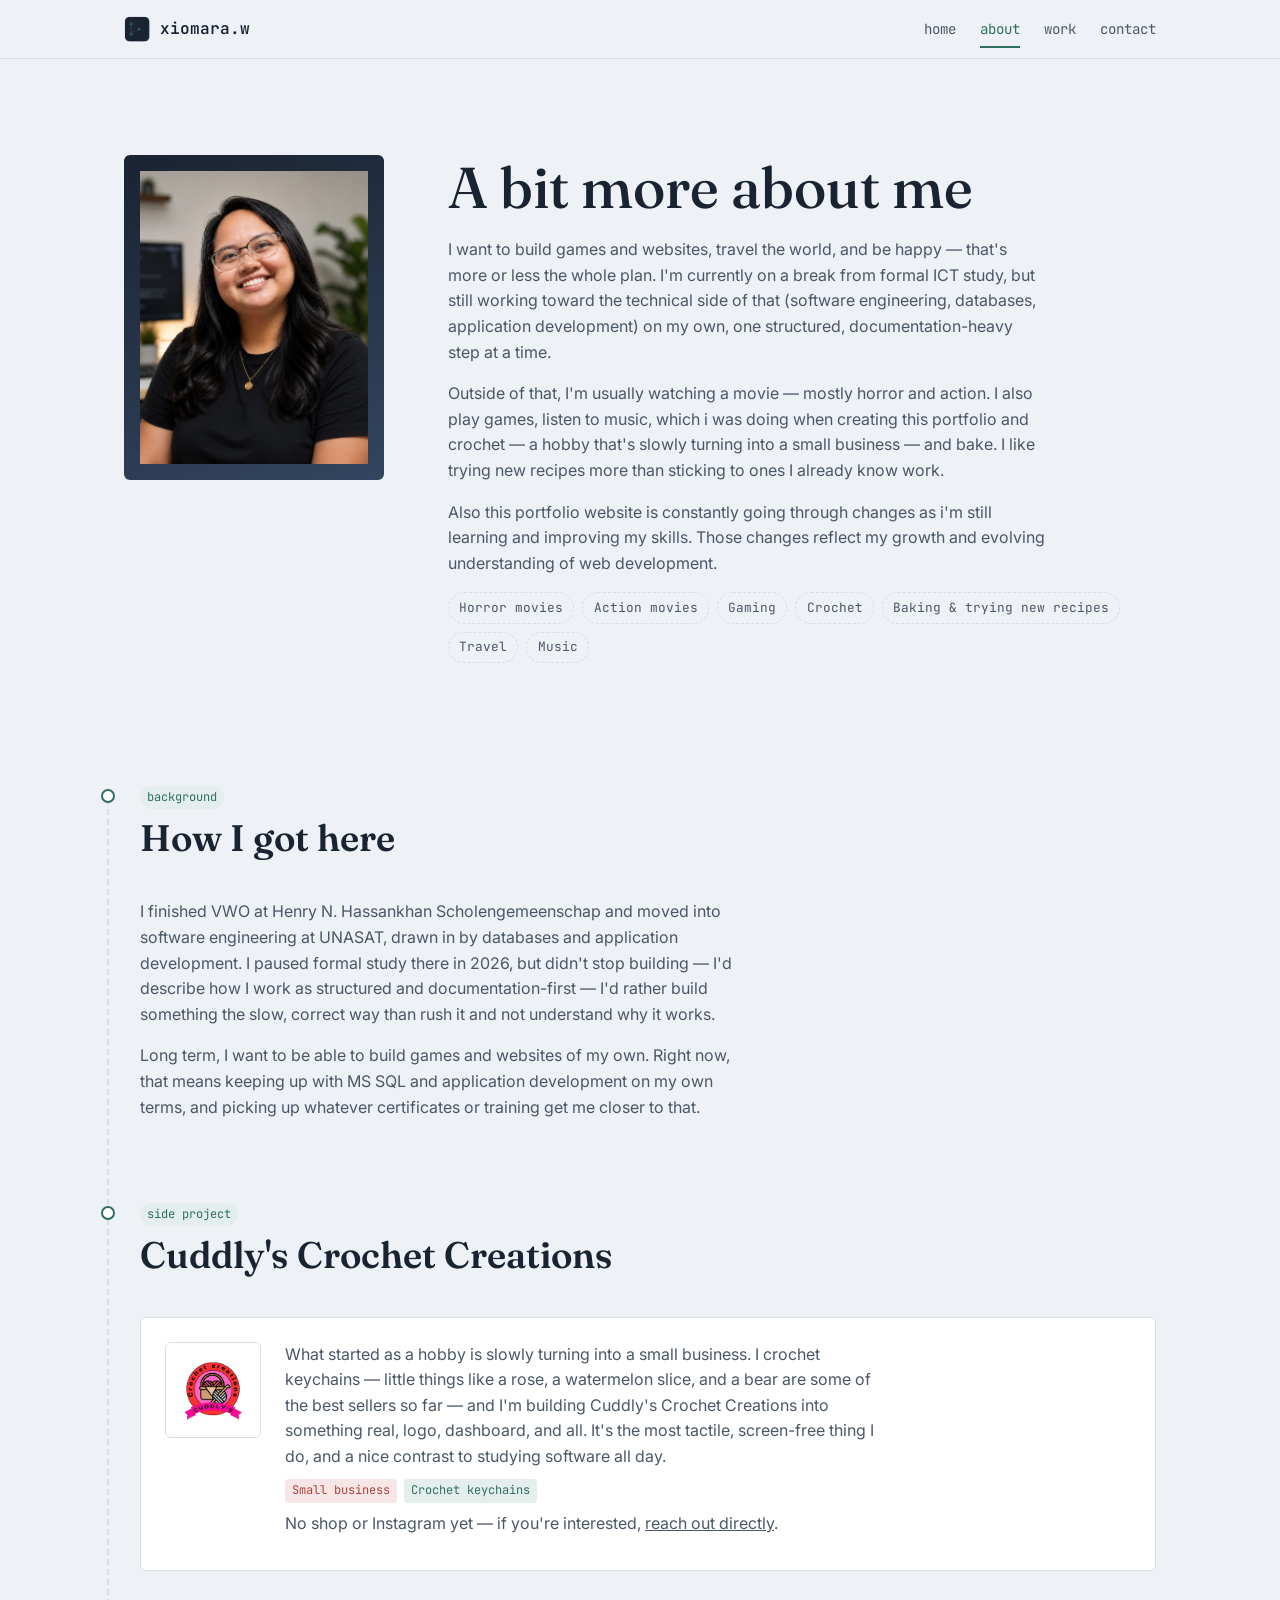
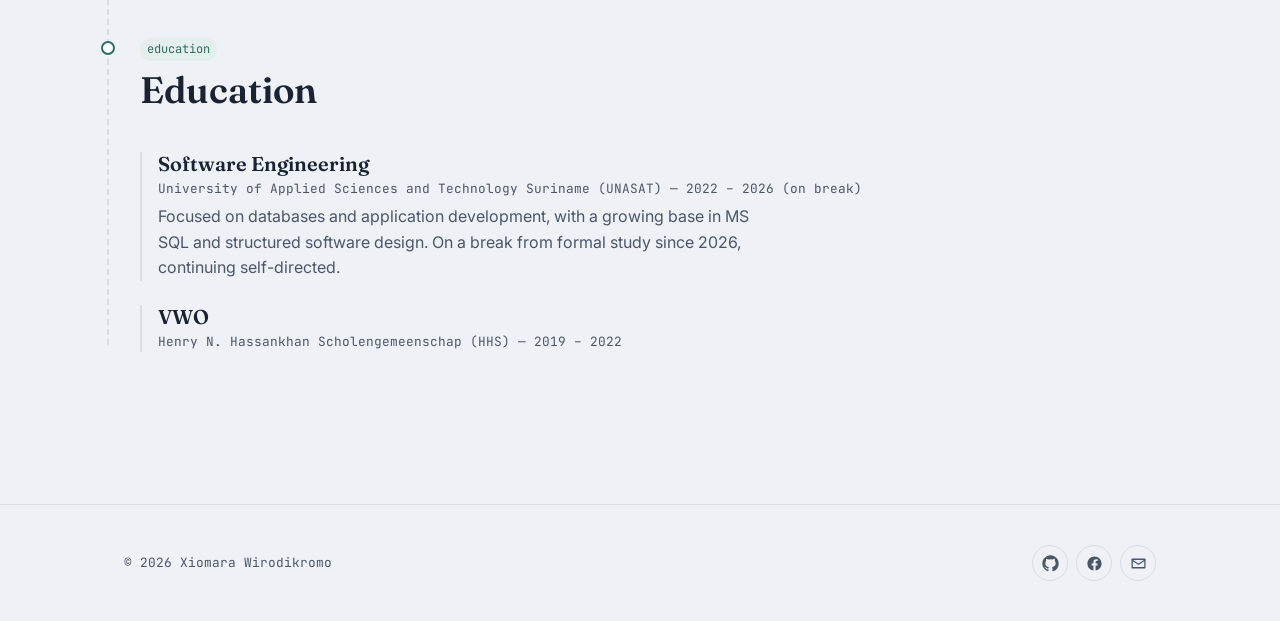
==== commit d115f1d7: "update" ====
--- a/about.html
+++ b/about.html
@@ -46,7 +46,7 @@
           development) on my own, one structured, documentation-heavy step
           at a time.</p>
         <p>Outside of that, I'm usually watching a movie — mostly horror and
-          action. I also playing games, listening to music, which i was doing when
+          action. I also play games, listen to music, which i was doing when
           creating this portfolio and crochet — a
           hobby that's slowly turning into a small business — and bake. I like
           trying new recipes more than sticking to ones I already know work.</p>
